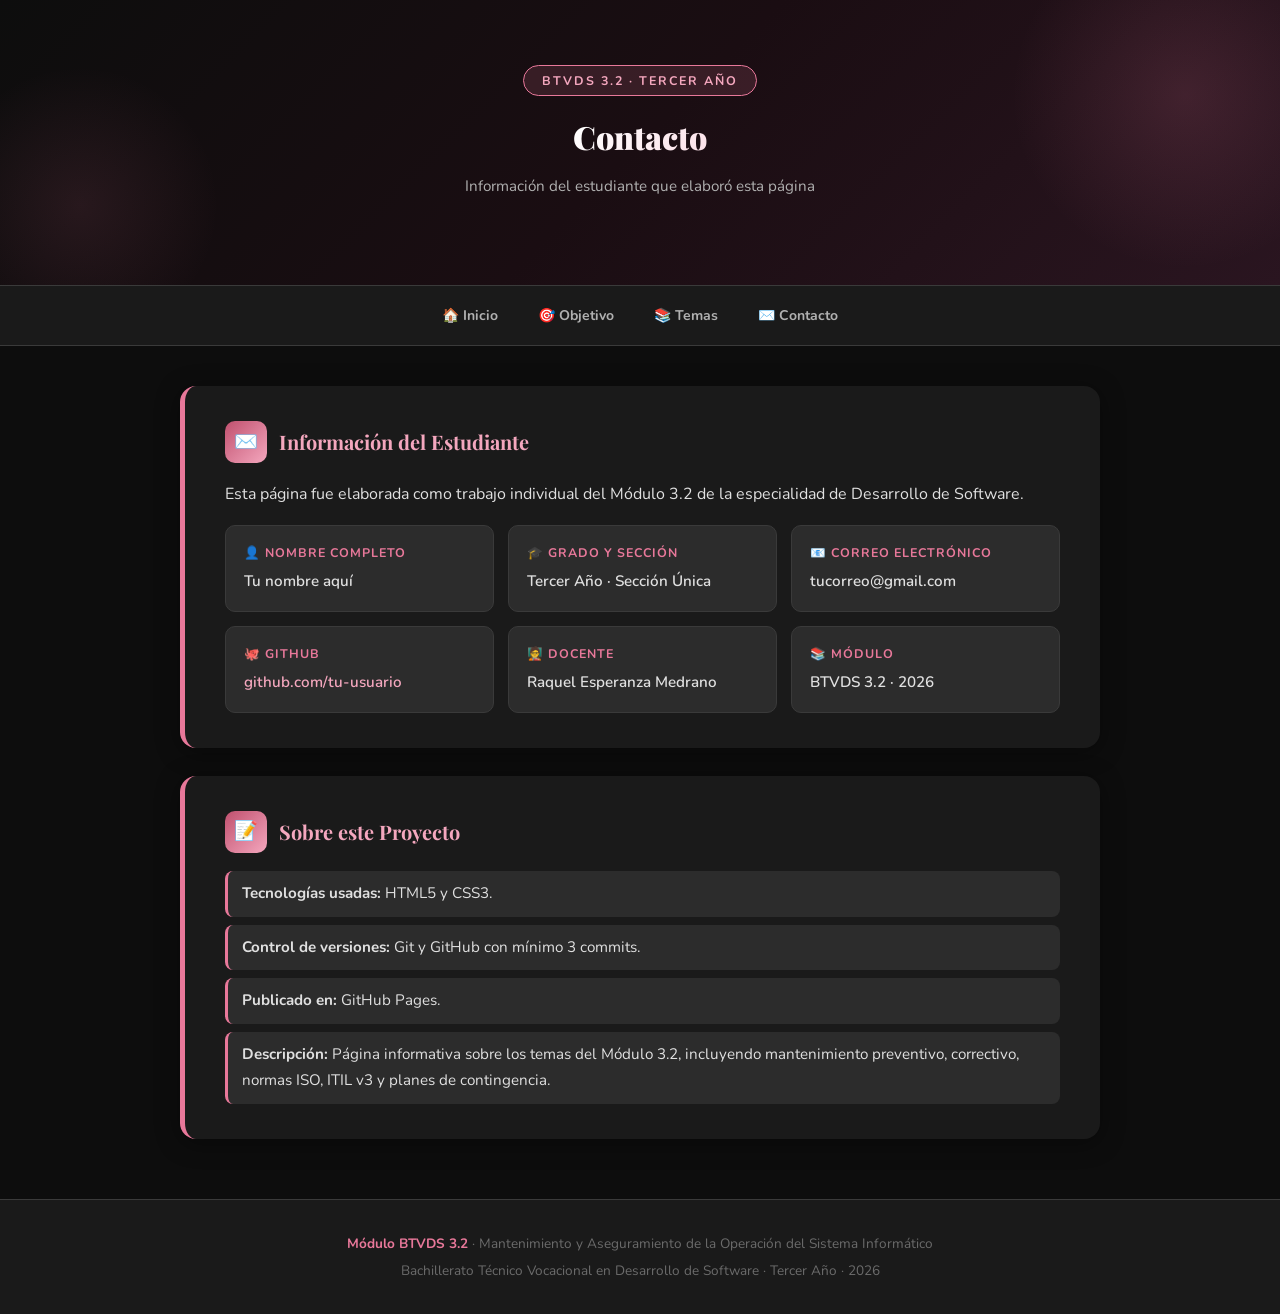
==== contacto.html @ f2c87290 "gurdando cambios" ====
<!DOCTYPE html>
<!-- DOCTYPE: le dice al navegador que esto es HTML5 -->

<html lang="es">
<!-- lang="es": idioma español -->

<head>
  <meta charset="UTF-8">
  <!-- charset: permite tildes y caracteres especiales -->

  <meta name="viewport" content="width=device-width, initial-scale=1.0">
  <!-- viewport: adapta la página a celulares -->

  <title>Contacto - Módulo 3.2</title>
  <!-- title: texto que aparece en la pestaña del navegador -->

  <link rel="stylesheet" href="style.css">
  <!-- link: conecta con el mismo style.css del proyecto -->
</head>

<body>

  <!-- HEADER: mismo estilo que index.html para que se vea uniforme -->
  <header>
    <div class="header-badge">BTVDS 3.2 · Tercer Año</div>
    <h1>Contacto</h1>
    <p class="subtitulo">Información del estudiante que elaboró esta página</p>
  </header>

  <!-- NAV: menú de navegación — el enlace "Contacto" lleva de vuelta aquí
       y el enlace "Inicio" lleva al index.html -->
  <nav>
    <!-- href="index.html": navega al archivo index.html -->
    <a href="index.html">🏠 Inicio</a>
    <a href="index.html#objetivo">🎯 Objetivo</a>
    <a href="index.html#temas">📚 Temas</a>
    <!-- este enlace apunta a esta misma página -->
    <a href="contacto.html">✉️ Contacto</a>
  </nav>

  <main>

    <!-- ══════════════════════════════════════════
         SECCIÓN PRINCIPAL DE CONTACTO
         Rellena cada campo con tu información
         antes de hacer git push
         ══════════════════════════════════════════ -->
    <section id="contacto">
      <div class="section-header">
        <div class="section-icon">✉️</div>
        <h2>Información del Estudiante</h2>
      </div>

      <p>Esta página fue elaborada como trabajo individual del Módulo 3.2 de la especialidad de Desarrollo de Software.</p>

      <!-- contacto-grid: cuadrícula definida en style.css -->
      <div class="contacto-grid">

        <div class="contacto-item">
          <span class="contacto-label">👤 Nombre completo</span>
          <!-- CAMBIA ESTE TEXTO por tu nombre y apellido -->
          <span class="contacto-valor">Tu nombre aquí</span>
        </div>

        <div class="contacto-item">
          <span class="contacto-label">🎓 Grado y Sección</span>
          <!-- CAMBIA ESTE TEXTO por tu grado y sección -->
          <span class="contacto-valor">Tercer Año · Sección Única</span>
        </div>

        <div class="contacto-item">
          <span class="contacto-label">📧 Correo electrónico</span>
          <!-- CAMBIA ESTE TEXTO por tu correo -->
          <span class="contacto-valor">tucorreo@gmail.com</span>
        </div>

        <div class="contacto-item">
          <span class="contacto-label">🐙 GitHub</span>
          <!-- CAMBIA la URL y el texto por tu usuario real de GitHub -->
          <a class="contacto-valor contacto-link"
             href="https://github.com/tu-usuario"
             target="_blank">
            github.com/tu-usuario
          </a>
        </div>

        <div class="contacto-item">
          <span class="contacto-label">🧑‍🏫 Docente</span>
          <!-- Este no lo cambies -->
          <span class="contacto-valor">Raquel Esperanza Medrano</span>
        </div>

        <div class="contacto-item">
          <span class="contacto-label">📚 Módulo</span>
          <span class="contacto-valor">BTVDS 3.2 · 2026</span>
        </div>

      </div>
    </section>


    <!-- ══════════════════════════════════════════
         SECCIÓN: SOBRE ESTE PROYECTO
         Describe brevemente qué hiciste
         ══════════════════════════════════════════ -->
    <section id="sobre">
      <div class="section-header">
        <div class="section-icon">📝</div>
        <h2>Sobre este Proyecto</h2>
      </div>

      <ul>
        <li><strong>Tecnologías usadas:</strong> HTML5 y CSS3.</li>
        <li><strong>Control de versiones:</strong> Git y GitHub con mínimo 3 commits.</li>
        <li><strong>Publicado en:</strong> GitHub Pages.</li>
        <!-- CAMBIA ESTE TEXTO: describe en tus palabras de qué trata la página -->
        <li><strong>Descripción:</strong> Página informativa sobre los temas del Módulo 3.2, incluyendo mantenimiento preventivo, correctivo, normas ISO, ITIL v3 y planes de contingencia.</li>
      </ul>
    </section>

  </main>

  <!-- FOOTER igual al de index.html -->
  <footer>
    <p><strong>Módulo BTVDS 3.2</strong> · Mantenimiento y Aseguramiento de la Operación del Sistema Informático</p>
    <p>Bachillerato Técnico Vocacional en Desarrollo de Software · Tercer Año · 2026</p>
  </footer>

</body>
</html>
---- style.css ----
/* ================================================
   style.css
   Hoja de estilos principal del sitio.
   Se conecta al index.html con:
   <link rel="stylesheet" href="style.css">
   ================================================ */

/* -- Importar fuentes de Google Fonts -- */
@import url('https://fonts.googleapis.com/css2?family=Nunito:wght@400;600;700;800&family=Playfair+Display:wght@700;900&display=swap');

/* -- Variables CSS: paleta negro, gris y rosado -- */
:root {
  --negro: #0d0d0d;
  --gris-oscuro: #1a1a1a;
  --gris-medio: #2c2c2c;
  --gris-borde: #3a3a3a;
  --gris-suave: #6b6b6b;
  --gris-claro: #b0b0b0;
  --rosado: #e8789a;
  --rosado-claro: #f4a7be;
  --rosado-oscuro: #c0506e;
  --rosado-fondo: #2a1520;
  --blanco: #f5f5f5;
  --texto: #e0e0e0;
  --sombra: 0 4px 24px rgba(0,0,0,0.4);
}

/* -- Reset básico -- */
* {
  margin: 0;
  padding: 0;
  box-sizing: border-box;
}

/* -- Estilo base del body con fondo negro -- */
body {
  font-family: 'Nunito', sans-serif;
  background-color: var(--negro);
  color: var(--texto);
  line-height: 1.7;
}

/* ── HEADER ─────────────────────────────────── */
/* Fondo negro con degradado rosado sutil */
header {
  background: linear-gradient(135deg, #0d0d0d 0%, #1a0d12 50%, #2a1520 100%);
  color: white;
  padding: 65px 40px 85px;
  text-align: center;
  position: relative;
  overflow: hidden;
  border-bottom: 1px solid var(--gris-borde);
}

/* Círculo decorativo rosado arriba a la derecha */
header::before {
  content: '';
  position: absolute;
  top: -80px; right: -80px;
  width: 350px; height: 350px;
  border-radius: 50%;
  background: radial-gradient(circle, rgba(232,120,154,0.15) 0%, transparent 70%);
}

/* Círculo decorativo rosado abajo a la izquierda */
header::after {
  content: '';
  position: absolute;
  bottom: -60px; left: -60px;
  width: 280px; height: 280px;
  border-radius: 50%;
  background: radial-gradient(circle, rgba(232,120,154,0.1) 0%, transparent 70%);
}

/* Badge pequeño encima del título */
.header-badge {
  display: inline-block;
  background: rgba(232,120,154,0.15);
  border: 1px solid var(--rosado);
  color: var(--rosado-claro);
  padding: 4px 18px;
  border-radius: 20px;
  font-size: 0.78rem;
  font-weight: 700;
  letter-spacing: 2px;
  text-transform: uppercase;
  margin-bottom: 20px;
}

/* Título principal con fuente Playfair Display elegante */
header h1 {
  font-family: 'Playfair Display', serif;
  font-size: 2rem;
  font-weight: 900;
  line-height: 1.3;
  max-width: 750px;
  margin: 0 auto 16px;
  /* degradado de blanco a rosado en el texto */
  background: linear-gradient(135deg, #ffffff 40%, var(--rosado-claro));
  -webkit-background-clip: text;
  -webkit-text-fill-color: transparent;
  background-clip: text;
}

header .subtitulo {
  color: var(--gris-claro);
  font-size: 0.95rem;
  max-width: 600px;
  margin: 0 auto;
}

/* Chips de datos debajo del subtítulo */
.header-datos {
  display: flex;
  justify-content: center;
  flex-wrap: wrap;
  gap: 12px;
  margin-top: 30px;
}

.header-datos span {
  background: rgba(255,255,255,0.05);
  border: 1px solid var(--gris-borde);
  color: var(--gris-claro);
  padding: 6px 18px;
  border-radius: 30px;
  font-size: 0.85rem;
  font-weight: 600;
}

/* ── NAVEGACIÓN ─────────────────────────────── */
/* Menú fijo al hacer scroll gracias a position: sticky */
nav {
  background: var(--gris-oscuro);
  border-bottom: 1px solid var(--gris-borde);
  display: flex;
  justify-content: center;
  flex-wrap: wrap;
  gap: 4px;
  padding: 10px 20px;
  position: sticky;
  top: 0;
  z-index: 100;
}

/* Cada enlace del menú */
nav a {
  color: var(--gris-claro);
  text-decoration: none;
  padding: 8px 18px;
  border-radius: 25px;
  font-size: 0.875rem;
  font-weight: 700;
  transition: all 0.25s;
}

/* Hover: fondo rosado oscuro y texto blanco */
nav a:hover {
  background: var(--rosado-oscuro);
  color: white;
}

/* ── MAIN ───────────────────────────────────── */
main {
  max-width: 960px;
  margin: 0 auto;
  padding: 40px 20px 60px;
  display: flex;
  flex-direction: column;
  gap: 28px;
}

/* ── SECCIONES ──────────────────────────────── */
/* Fondo gris oscuro con borde rosado a la izquierda */
section {
  background: var(--gris-oscuro);
  border-radius: 16px;
  padding: 35px 40px;
  box-shadow: var(--sombra);
  border-left: 5px solid var(--rosado);
  animation: fadeUp 0.5s ease both;
}

/* Animación de entrada suave */
@keyframes fadeUp {
  from { opacity: 0; transform: translateY(22px); }
  to   { opacity: 1; transform: translateY(0); }
}

/* Retraso escalonado por sección */
section:nth-child(1) { animation-delay: 0.1s; }
section:nth-child(2) { animation-delay: 0.2s; }
section:nth-child(3) { animation-delay: 0.3s; }
section:nth-child(4) { animation-delay: 0.4s; }
section:nth-child(5) { animation-delay: 0.5s; }
section:nth-child(6) { animation-delay: 0.6s; }
section:nth-child(7) { animation-delay: 0.7s; }

/* Encabezado interno con ícono y título */
.section-header {
  display: flex;
  align-items: center;
  gap: 12px;
  margin-bottom: 18px;
}

/* Ícono con degradado rosado */
.section-icon {
  width: 42px;
  height: 42px;
  background: linear-gradient(135deg, var(--rosado-oscuro), var(--rosado-claro));
  border-radius: 10px;
  display: flex;
  align-items: center;
  justify-content: center;
  font-size: 1.2rem;
  flex-shrink: 0;
}

/* Título de cada sección en rosado claro */
section h2 {
  font-family: 'Playfair Display', serif;
  color: var(--rosado-claro);
  font-size: 1.25rem;
  font-weight: 700;
}

section p {
  margin-bottom: 12px;
  color: var(--texto);
}

/* ── LISTAS ─────────────────────────────────── */
section ul {
  list-style: none;
  margin-top: 10px;
  display: flex;
  flex-direction: column;
  gap: 8px;
}

/* Item con borde rosado a la izquierda */
section ul li {
  padding: 10px 14px;
  background: var(--gris-medio);
  border-radius: 8px;
  border-left: 3px solid var(--rosado);
  font-size: 0.95rem;
  color: var(--texto);
}

/* ── TARJETAS ───────────────────────────────── */
.tarjetas {
  display: grid;
  grid-template-columns: repeat(auto-fill, minmax(220px, 1fr));
  gap: 16px;
  margin-top: 16px;
}

/* Tarjeta con fondo gris medio y borde superior rosado */
.tarjeta {
  background: var(--gris-medio);
  border: 1px solid var(--gris-borde);
  border-top: 3px solid var(--rosado);
  border-radius: 12px;
  padding: 20px;
  transition: transform 0.2s, box-shadow 0.2s;
}

/* La tarjeta sube al pasar el mouse */
.tarjeta:hover {
  transform: translateY(-5px);
  box-shadow: 0 10px 28px rgba(232,120,154,0.2);
}

.tarjeta h3 {
  color: var(--rosado-claro);
  font-size: 0.95rem;
  font-weight: 800;
  margin-bottom: 8px;
}

.tarjeta p {
  font-size: 0.875rem;
  color: var(--gris-claro);
  margin: 0;
}

/* ── TABLA ──────────────────────────────────── */
table {
  width: 100%;
  border-collapse: collapse;
  margin-top: 16px;
  font-size: 0.9rem;
  border-radius: 10px;
  overflow: hidden;
}

/* Encabezado de tabla en rosado oscuro */
th {
  background: var(--rosado-oscuro);
  color: white;
  padding: 12px 16px;
  text-align: left;
  font-weight: 700;
}

td {
  padding: 11px 16px;
  border-bottom: 1px solid var(--gris-borde);
  color: var(--texto);
}

/* Filas pares con fondo levemente diferente */
tr:nth-child(even) td {
  background-color: var(--gris-medio);
}

tr:last-child td {
  border-bottom: none;
}

/* ── SECCIÓN ALERTA (continuidad) ───────────── */
/* Cambia el color del borde y el fondo levemente */
.alerta {
  background: var(--rosado-fondo);
  border-left: 5px solid var(--rosado-claro) !important;
}

.alerta h2 {
  color: var(--rosado-claro);
}

/* ── FOOTER ─────────────────────────────────── */
footer {
  background: var(--gris-oscuro);
  border-top: 1px solid var(--gris-borde);
  color: var(--gris-suave);
  text-align: center;
  padding: 30px 20px;
  font-size: 0.85rem;
  line-height: 2;
}

footer strong {
  color: var(--rosado);
}

/* ── CONTACTO ───────────────────────────────── */
/* Cuadrícula de 2 columnas para los datos de contacto */
.contacto-grid {
  display: grid;
  grid-template-columns: repeat(auto-fill, minmax(260px, 1fr));
  gap: 14px;
  margin-top: 16px;
}

/* Cada tarjeta de dato de contacto */
.contacto-item {
  background: var(--gris-medio);
  border: 1px solid var(--gris-borde);
  border-radius: 10px;
  padding: 16px 18px;
  display: flex;
  flex-direction: column;
  gap: 6px;
}

/* Etiqueta pequeña del campo (Nombre, Correo, etc.) */
.contacto-label {
  font-size: 0.78rem;
  color: var(--rosado);
  font-weight: 700;
  text-transform: uppercase;
  letter-spacing: 1px;
}

/* Valor del campo — aquí va el contenido que llenas tú */
.contacto-valor {
  font-size: 0.95rem;
  color: var(--texto);
  font-weight: 600;
}

/* Estilo especial para el enlace de GitHub */
.contacto-link {
  color: var(--rosado-claro);
  text-decoration: none;
}

.contacto-link:hover {
  text-decoration: underline;
}
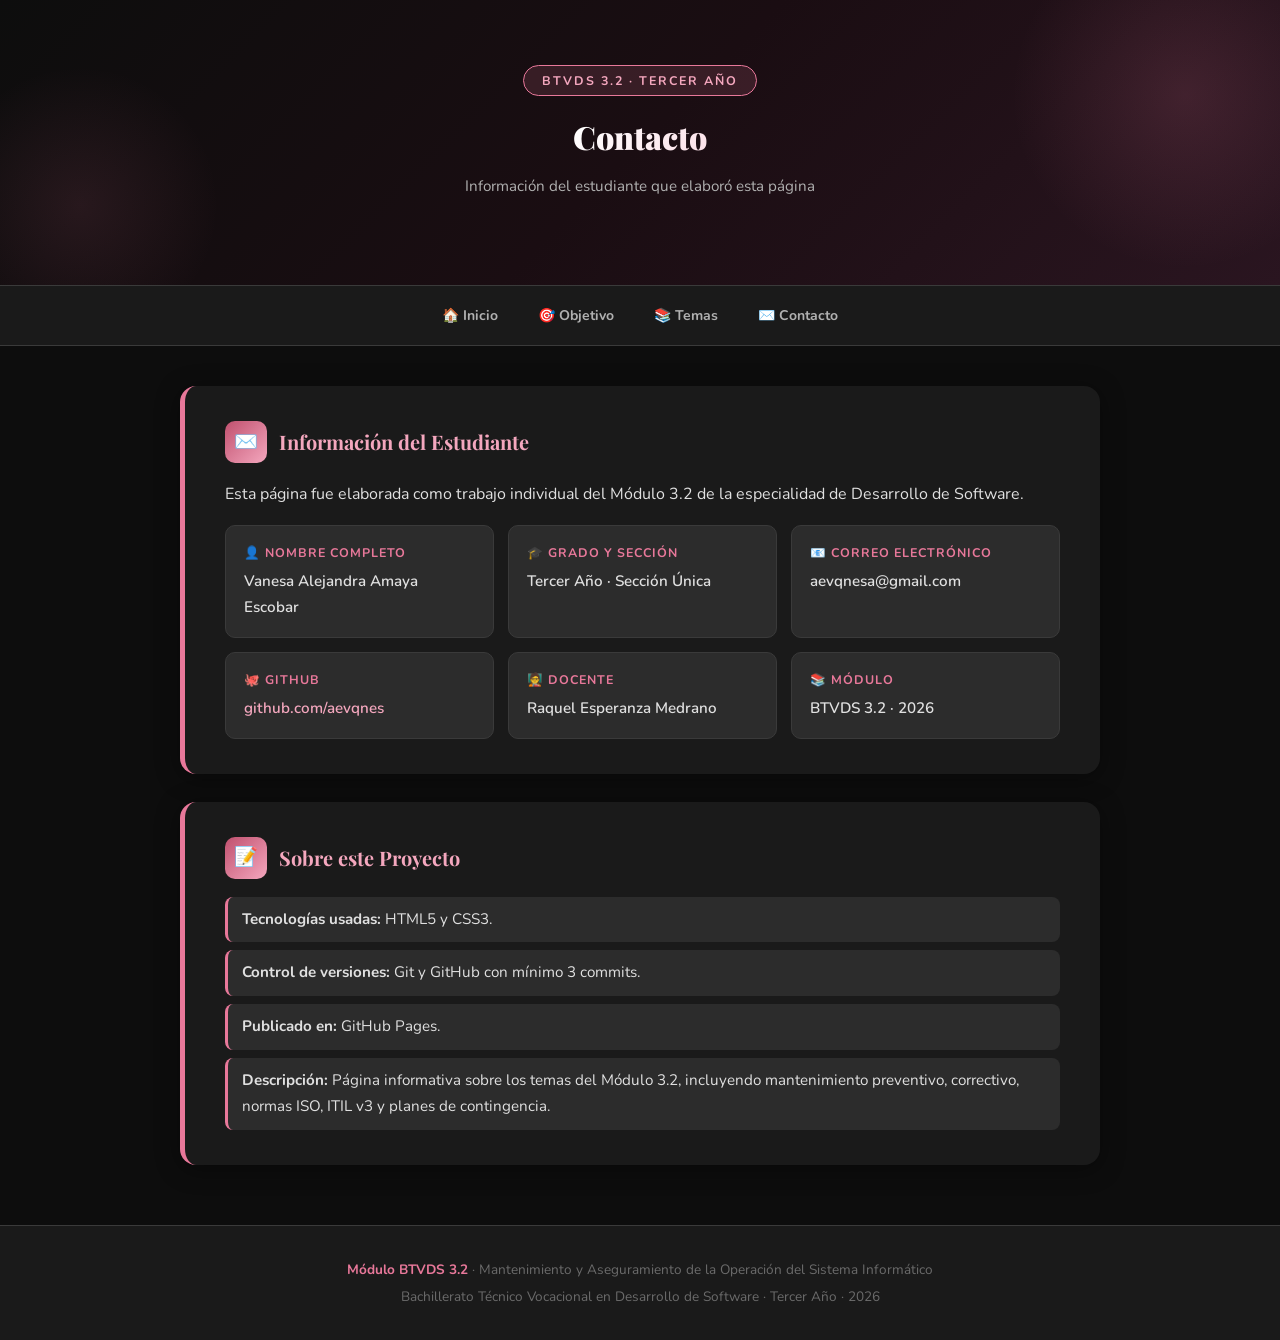
==== commit f11699b3: "guardando cambios" ====
--- a/contacto.html
+++ b/contacto.html
@@ -59,7 +59,7 @@
         <div class="contacto-item">
           <span class="contacto-label">👤 Nombre completo</span>
           <!-- CAMBIA ESTE TEXTO por tu nombre y apellido -->
-          <span class="contacto-valor">Tu nombre aquí</span>
+          <span class="contacto-valor">Vanesa Alejandra Amaya Escobar</span>
         </div>
 
         <div class="contacto-item">
@@ -71,22 +71,21 @@
         <div class="contacto-item">
           <span class="contacto-label">📧 Correo electrónico</span>
           <!-- CAMBIA ESTE TEXTO por tu correo -->
-          <span class="contacto-valor">tucorreo@gmail.com</span>
+          <span class="contacto-valor">aevqnesa@gmail.com</span>
         </div>
 
         <div class="contacto-item">
           <span class="contacto-label">🐙 GitHub</span>
           <!-- CAMBIA la URL y el texto por tu usuario real de GitHub -->
           <a class="contacto-valor contacto-link"
-             href="https://github.com/tu-usuario"
+             href="https://github.com/aevqnes"
              target="_blank">
-            github.com/tu-usuario
+            github.com/aevqnes
           </a>
         </div>
 
         <div class="contacto-item">
           <span class="contacto-label">🧑‍🏫 Docente</span>
-          <!-- Este no lo cambies -->
           <span class="contacto-valor">Raquel Esperanza Medrano</span>
         </div>
 
